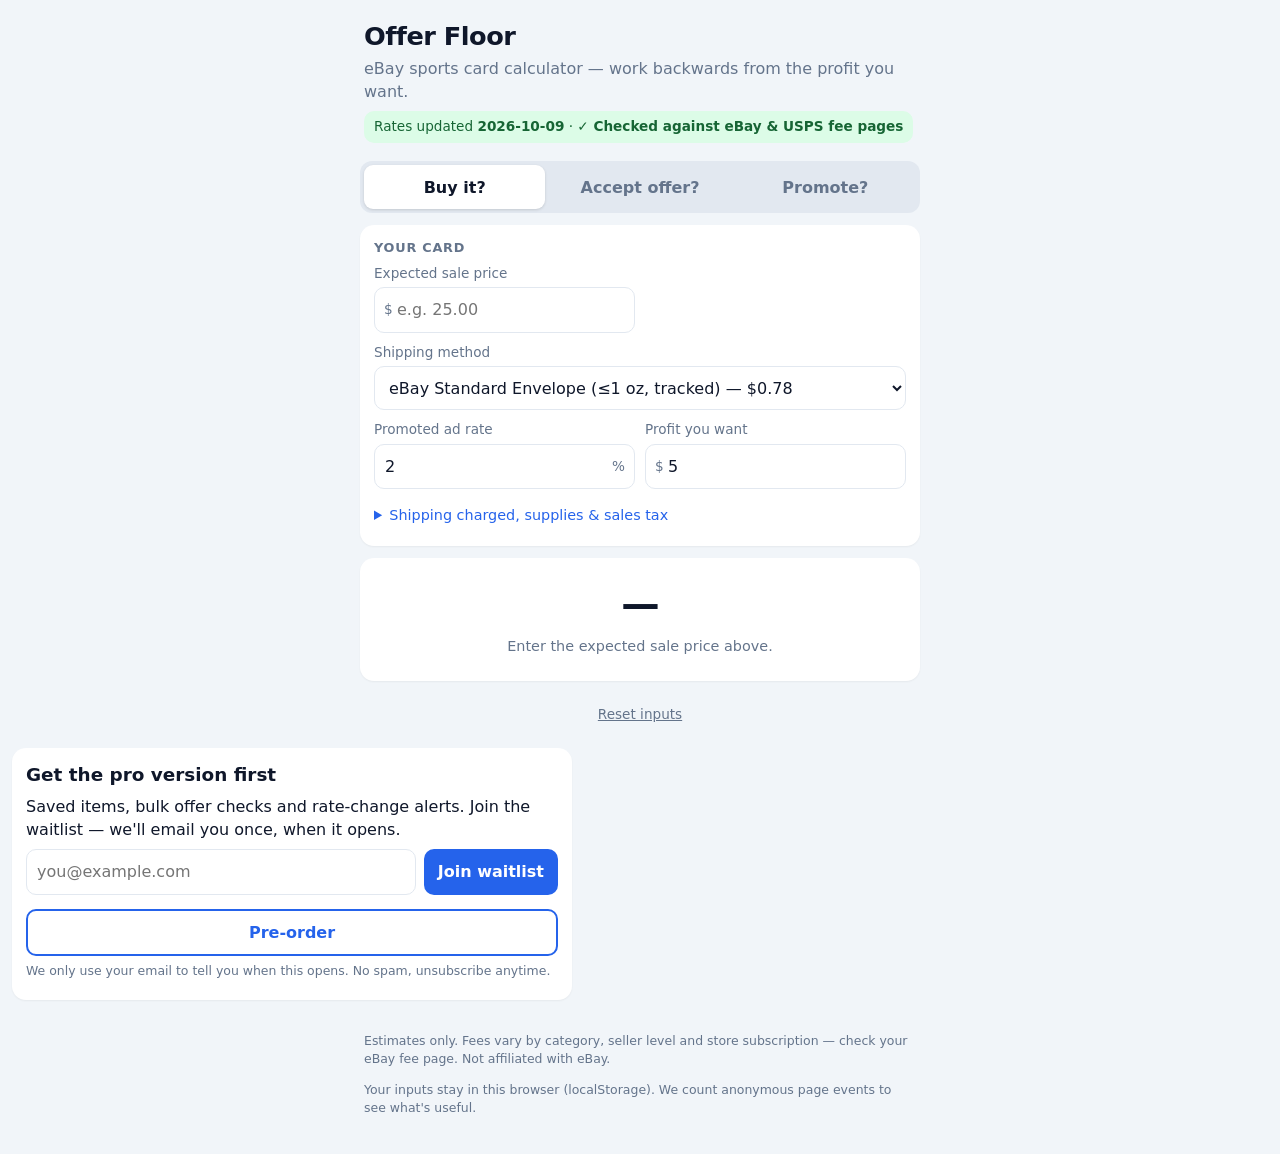
==== index.html @ 68fea6ca "Offer Floor calculator v1" ====
<!doctype html>
<html lang="en">
<head>
  <meta charset="utf-8">
  <meta name="viewport" content="width=device-width, initial-scale=1, viewport-fit=cover">
  <title>Offer Floor — eBay sports card flip &amp; offer calculator</title>
  <meta name="description" content="Work backwards from the profit you want: max buy price, lowest offer to accept, and whether to promote — after eBay fees, shipping and promoted listing fees.">
  <meta name="theme-color" content="#0f172a">
  <link rel="icon" href="data:image/svg+xml,%3Csvg xmlns=%22http://www.w3.org/2000/svg%22 viewBox=%220 0 100 100%22%3E%3Ctext y=%22.9em%22 font-size=%2290%22%3E%F0%9F%83%8F%3C/text%3E%3C/svg%3E">
  <link rel="stylesheet" href="assets/styles.css">
</head>
<body>
  <header class="top">
    <h1>Offer Floor</h1>
    <p class="sub">eBay sports card calculator — work backwards from the profit you want.</p>
    <p id="rates-banner" class="rates-banner"></p>
  </header>

  <main id="calc">
    <nav class="tabs" role="tablist" aria-label="What do you want to know?">
      <button role="tab" data-tab="buy">Buy it?</button>
      <button role="tab" data-tab="offer">Accept offer?</button>
      <button role="tab" data-tab="promo">Promote?</button>
    </nav>

    <section class="card">
      <h2 class="h-small">Your card</h2>
      <div class="grid">
        <label data-show="buy promo">Expected sale price
          <span class="money"><input id="salePrice" inputmode="decimal" placeholder="e.g. 25.00"></span>
        </label>
        <label data-show="offer promo">What you paid
          <span class="money"><input id="buyCost" inputmode="decimal" placeholder="e.g. 8.00"></span>
        </label>
        <label class="full">Shipping method
          <select id="shipTier"></select>
        </label>
        <label id="shipCustomWrap" hidden>Your shipping cost
          <span class="money"><input id="shipCustom" inputmode="decimal" placeholder="0.00"></span>
        </label>
        <label>Promoted ad rate
          <span class="pct"><input id="adRate" inputmode="decimal"></span>
        </label>
        <label data-show="promo">Compare with ad rate
          <span class="pct"><input id="adRateB" inputmode="decimal"></span>
        </label>
        <label data-show="buy promo">Profit you want
          <span class="money"><input id="targetProfit" inputmode="decimal"></span>
        </label>
        <label data-show="offer promo">Lowest profit you'll take
          <span class="money"><input id="floorProfit" inputmode="decimal"></span>
        </label>
        <label data-show="offer">Offer received <small>(optional)</small>
          <span class="money"><input id="offer" inputmode="decimal" placeholder="e.g. 18.00"></span>
        </label>
      </div>
      <details class="more">
        <summary>Shipping charged, supplies &amp; sales tax</summary>
        <div class="grid">
          <label>Shipping you charge buyer
            <span class="money"><input id="shipCharged" inputmode="decimal"></span>
          </label>
          <label>Supplies per order
            <span class="money"><input id="supplies" inputmode="decimal"></span>
          </label>
          <label>Buyer sales tax (avg)
            <span class="pct"><input id="taxRate" inputmode="decimal"></span>
          </label>
        </div>
        <p class="fine">eBay charges its fees on the total the buyer pays, including shipping and sales tax — even though you never keep the tax.</p>
      </details>
    </section>

    <section class="card" data-panel="buy">
      <div id="buy-result"></div>
      <div id="buy-result-bd"></div>
    </section>
    <section class="card" data-panel="offer" hidden>
      <div id="offer-result"></div>
      <div id="offer-result-bd"></div>
    </section>
    <section class="card" data-panel="promo" hidden>
      <div id="promo-result"></div>
      <div id="promo-result-bd"></div>
    </section>
    <p class="center"><button id="reset" class="link" type="button">Reset inputs</button></p>
  </main>

  <section data-waitlist="offer-floor-pro"></section>

  <footer class="foot">
    <p id="more-tools" hidden><a href="cleaner.html">New: card sold-price cleaner →</a></p>
    <p>Estimates only. Fees vary by category, seller level and store subscription — check your eBay fee page. Not affiliated with eBay.</p>
    <p>Your inputs stay in this browser (localStorage). We count anonymous page events to see what's useful.</p>
  </footer>

  <script src="js/rates.js"></script>
  <script src="js/fees.js"></script>
  <script src="js/site-config.js"></script>
  <script src="js/analytics.js"></script>
  <script src="js/waitlist.js"></script>
  <script src="js/app.js"></script>
</body>
</html>
---- assets/styles.css ----
:root{--bg:#f1f5f9;--card:#fff;--ink:#0f172a;--mute:#64748b;--line:#e2e8f0;--brand:#2563eb;--good:#15803d;--bad:#b91c1c;--warn:#92400e;--warnbg:#fef3c7;--r:14px}
*{box-sizing:border-box}
html{-webkit-text-size-adjust:100%}
body{margin:0;font:16px/1.45 system-ui,-apple-system,"Segoe UI",Roboto,sans-serif;background:var(--bg);color:var(--ink);padding:0 12px env(safe-area-inset-bottom)}
main,header,footer,[data-waitlist]{max-width:560px;margin-left:auto;margin-right:auto}
.top{padding:18px 4px 6px}
h1{margin:0;font-size:1.6rem;letter-spacing:-.02em}
h2{margin:0 0 6px;font-size:1.15rem}
.h-small{font-size:.8rem;text-transform:uppercase;letter-spacing:.06em;color:var(--mute)}
.sub{margin:2px 0 8px;color:var(--mute)}
.rates-banner{margin:0;font-size:.85rem;padding:6px 10px;border-radius:10px;background:#e0e7ff;display:inline-block}
.rates-banner.ok{background:#dcfce7;color:#166534}
.rates-banner.warn{background:var(--warnbg);color:var(--warn)}
.tag{font-weight:600}
.tabs{display:grid;grid-template-columns:repeat(3,1fr);gap:4px;background:#e2e8f0;padding:4px;border-radius:12px;margin:12px 0;position:sticky;top:0;z-index:2}
.tabs button{border:0;background:transparent;padding:10px 4px;border-radius:9px;font:inherit;font-weight:600;color:var(--mute);min-height:44px}
.tabs button[aria-selected=true]{background:#fff;color:var(--ink);box-shadow:0 1px 3px #0002}
.card{background:var(--card);border-radius:var(--r);padding:14px;margin:0 0 12px;box-shadow:0 1px 2px #0000000d}
.grid{display:grid;grid-template-columns:1fr 1fr;gap:10px}
.grid .full{grid-column:1/-1}
label{display:flex;flex-direction:column;gap:4px;font-size:.85rem;color:var(--mute);font-weight:500}
label[hidden]{display:none}
input,select{font:inherit;font-size:16px;color:var(--ink);width:100%;padding:10px;border:1px solid var(--line);border-radius:10px;background:#fff;min-height:44px}
input:focus,select:focus{outline:2px solid var(--brand);outline-offset:-1px}
.money,.pct{position:relative;display:block}
.money input{padding-left:22px}.money::before{content:"$";position:absolute;left:10px;top:50%;transform:translateY(-50%);color:var(--mute)}
.pct input{padding-right:24px}.pct::after{content:"%";position:absolute;right:10px;top:50%;transform:translateY(-50%);color:var(--mute)}
.more{margin-top:10px}.more summary{cursor:pointer;color:var(--brand);font-size:.9rem;padding:6px 0}
.result{text-align:center;padding:4px 0 10px}
.r-label{color:var(--mute);font-size:.85rem;text-transform:uppercase;letter-spacing:.05em}
.r-value{font-size:2.4rem;font-weight:800;letter-spacing:-.02em}
.result.good .r-value{color:var(--good)}.result.bad .r-value{color:var(--bad)}
.r-note{color:var(--mute);font-size:.9rem;margin-top:4px}
table{width:100%;border-collapse:collapse;font-size:.92rem}
td,th{padding:7px 4px;border-top:1px solid var(--line);text-align:right;vertical-align:top}
td:first-child,th:first-child{text-align:left}
td small{display:block;color:var(--mute);font-size:.78rem}
tr.neg td:last-child,td.neg{color:var(--bad)}
tr.sub td{font-weight:600}
tr.total td{font-weight:800;border-top:2px solid var(--ink)}
.compare th{font-size:.8rem;color:var(--mute)}
.waitlist p{margin:6px 0}
.wl-form{display:flex;gap:8px;margin-top:8px}
.btn{font:inherit;font-weight:700;border:0;border-radius:10px;padding:10px 14px;background:var(--brand);color:#fff;min-height:44px;white-space:nowrap;cursor:pointer}
.btn:disabled{opacity:.6}
.btn-outline{background:#fff;color:var(--brand);border:2px solid var(--brand);width:100%;margin-top:8px}
.price-row{display:grid;gap:0}
.wl-msg.ok,.wl-pre-msg.ok{color:var(--good)}.wl-msg.err{color:var(--bad)}
.fine{font-size:.78rem;color:var(--mute)}
.link{background:none;border:0;color:var(--mute);text-decoration:underline;font:inherit;font-size:.85rem;padding:8px}
.center{text-align:center}
.foot{font-size:.78rem;color:var(--mute);padding:8px 4px 24px}
.foot a{color:var(--mute)}
.sr-only{position:absolute;width:1px;height:1px;overflow:hidden;clip:rect(0 0 0 0)}
.hero{padding:22px 4px 8px}
.hero ul{padding-left:18px;color:var(--ink)}
@media (max-width:360px){.grid{grid-template-columns:1fr}.wl-form{flex-direction:column}}
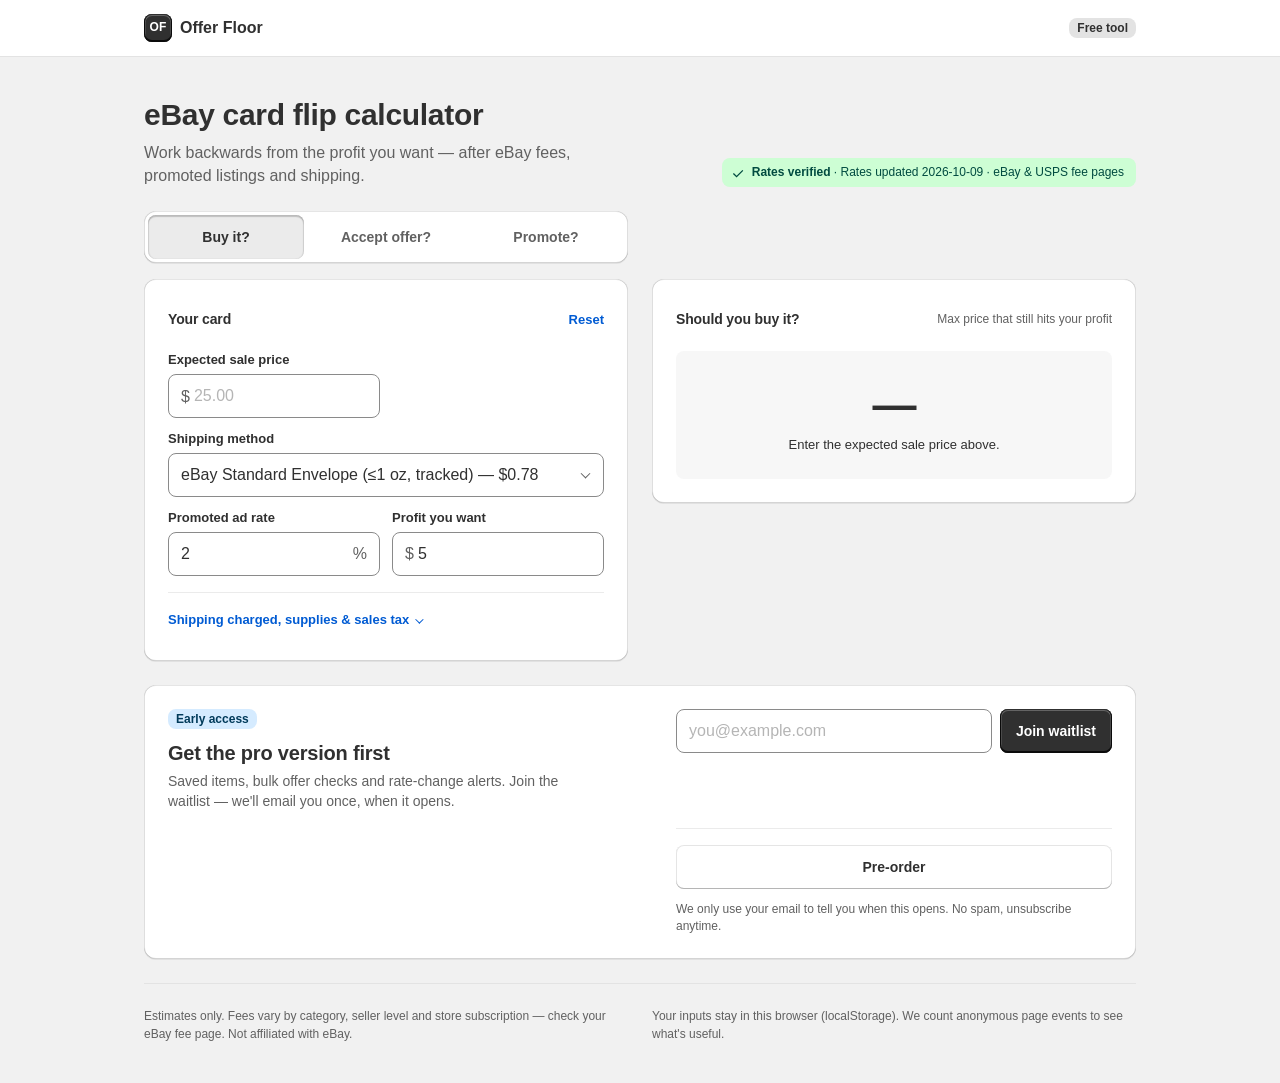
==== commit 910ee583: "Polaris-style redesign, aligned desktop grid, Add to Home Screen - design.md + assets/tokens.css (si" ====
--- a/index.html
+++ b/index.html
@@ -5,94 +5,120 @@
   <meta name="viewport" content="width=device-width, initial-scale=1, viewport-fit=cover">
   <title>Offer Floor — eBay sports card flip &amp; offer calculator</title>
   <meta name="description" content="Work backwards from the profit you want: max buy price, lowest offer to accept, and whether to promote — after eBay fees, shipping and promoted listing fees.">
-  <meta name="theme-color" content="#0f172a">
-  <link rel="icon" href="data:image/svg+xml,%3Csvg xmlns=%22http://www.w3.org/2000/svg%22 viewBox=%220 0 100 100%22%3E%3Ctext y=%22.9em%22 font-size=%2290%22%3E%F0%9F%83%8F%3C/text%3E%3C/svg%3E">
+  <meta name="theme-color" content="#f1f1f1">
+  <link rel="icon" type="image/png" sizes="32x32" href="assets/icons/favicon-32.png">
+  <link rel="manifest" href="manifest.webmanifest">
+  <link rel="apple-touch-icon" href="assets/icons/apple-touch-icon.png">
+  <meta name="apple-mobile-web-app-capable" content="yes">
+  <meta name="mobile-web-app-capable" content="yes">
+  <meta name="apple-mobile-web-app-title" content="Offer Floor">
+  <meta name="apple-mobile-web-app-status-bar-style" content="default">
+  <link rel="stylesheet" href="assets/tokens.css">
   <link rel="stylesheet" href="assets/styles.css">
 </head>
 <body>
-  <header class="top">
-    <h1>Offer Floor</h1>
-    <p class="sub">eBay sports card calculator — work backwards from the profit you want.</p>
-    <p id="rates-banner" class="rates-banner"></p>
+  <header class="appbar">
+    <div class="appbar-inner">
+      <span class="mark" aria-hidden="true">OF</span>
+      <span class="app-name">Offer Floor</span>
+      <span class="badge">Free tool</span>
+    </div>
   </header>
 
-  <main id="calc">
-    <nav class="tabs" role="tablist" aria-label="What do you want to know?">
-      <button role="tab" data-tab="buy">Buy it?</button>
-      <button role="tab" data-tab="offer">Accept offer?</button>
-      <button role="tab" data-tab="promo">Promote?</button>
-    </nav>
+  <div class="page">
+    <div class="page-header">
+      <h1>eBay card flip calculator</h1>
+      <p class="sub">Work backwards from the profit you want — after eBay fees, promoted listings and shipping.</p>
+      <p id="rates-banner" class="rates-banner"></p>
+    </div>
 
-    <section class="card">
-      <h2 class="h-small">Your card</h2>
-      <div class="grid">
-        <label data-show="buy promo">Expected sale price
-          <span class="money"><input id="salePrice" inputmode="decimal" placeholder="e.g. 25.00"></span>
-        </label>
-        <label data-show="offer promo">What you paid
-          <span class="money"><input id="buyCost" inputmode="decimal" placeholder="e.g. 8.00"></span>
-        </label>
-        <label class="full">Shipping method
-          <select id="shipTier"></select>
-        </label>
-        <label id="shipCustomWrap" hidden>Your shipping cost
-          <span class="money"><input id="shipCustom" inputmode="decimal" placeholder="0.00"></span>
-        </label>
-        <label>Promoted ad rate
-          <span class="pct"><input id="adRate" inputmode="decimal"></span>
-        </label>
-        <label data-show="promo">Compare with ad rate
-          <span class="pct"><input id="adRateB" inputmode="decimal"></span>
-        </label>
-        <label data-show="buy promo">Profit you want
-          <span class="money"><input id="targetProfit" inputmode="decimal"></span>
-        </label>
-        <label data-show="offer promo">Lowest profit you'll take
-          <span class="money"><input id="floorProfit" inputmode="decimal"></span>
-        </label>
-        <label data-show="offer">Offer received <small>(optional)</small>
-          <span class="money"><input id="offer" inputmode="decimal" placeholder="e.g. 18.00"></span>
-        </label>
+    <main id="calc">
+      <nav class="tabs" role="tablist" aria-label="What do you want to know?">
+        <button role="tab" data-tab="buy">Buy it?</button>
+        <button role="tab" data-tab="offer">Accept offer?</button>
+        <button role="tab" data-tab="promo">Promote?</button>
+      </nav>
+
+      <div class="layout">
+        <section class="card inputs" aria-labelledby="inputs-title">
+          <div class="card-header">
+            <h2 id="inputs-title" class="card-title">Your card</h2>
+            <button id="reset" class="btn-plain" type="button">Reset</button>
+          </div>
+          <div class="grid">
+            <label class="field" data-show="buy promo"><span class="field-label">Expected sale price</span>
+              <span class="input money"><input id="salePrice" inputmode="decimal" placeholder="25.00"></span>
+            </label>
+            <label class="field" data-show="offer promo"><span class="field-label">What you paid</span>
+              <span class="input money"><input id="buyCost" inputmode="decimal" placeholder="8.00"></span>
+            </label>
+            <label class="field full"><span class="field-label">Shipping method</span>
+              <span class="select"><select id="shipTier"></select></span>
+            </label>
+            <label class="field" id="shipCustomWrap" hidden><span class="field-label">Your shipping cost</span>
+              <span class="input money"><input id="shipCustom" inputmode="decimal" placeholder="0.00"></span>
+            </label>
+            <label class="field"><span class="field-label">Promoted ad rate</span>
+              <span class="input pct"><input id="adRate" inputmode="decimal"></span>
+            </label>
+            <label class="field" data-show="promo"><span class="field-label">Compare with ad rate</span>
+              <span class="input pct"><input id="adRateB" inputmode="decimal"></span>
+            </label>
+            <label class="field" data-show="buy promo"><span class="field-label">Profit you want</span>
+              <span class="input money"><input id="targetProfit" inputmode="decimal"></span>
+            </label>
+            <label class="field" data-show="offer promo"><span class="field-label">Lowest profit you'll take</span>
+              <span class="input money"><input id="floorProfit" inputmode="decimal"></span>
+            </label>
+            <label class="field" data-show="offer"><span class="field-label">Offer received <span class="optional">Optional</span></span>
+              <span class="input money"><input id="offer" inputmode="decimal" placeholder="18.00"></span>
+            </label>
+          </div>
+          <details class="disclosure">
+            <summary>Shipping charged, supplies &amp; sales tax</summary>
+            <div class="grid">
+              <label class="field"><span class="field-label">Shipping you charge buyer</span>
+                <span class="input money"><input id="shipCharged" inputmode="decimal"></span>
+              </label>
+              <label class="field"><span class="field-label">Supplies per order</span>
+                <span class="input money"><input id="supplies" inputmode="decimal"></span>
+              </label>
+              <label class="field"><span class="field-label">Buyer sales tax (avg)</span>
+                <span class="input pct"><input id="taxRate" inputmode="decimal"></span>
+              </label>
+            </div>
+            <p class="help">eBay charges its fees on the total the buyer pays, including shipping and sales tax — even though you never keep the tax.</p>
+          </details>
+        </section>
+
+        <div class="results">
+          <section class="card result-card" data-panel="buy" aria-live="polite">
+            <div class="card-header"><h2 class="card-title">Should you buy it?</h2><span class="card-caption">Max price that still hits your profit</span></div>
+            <div id="buy-result"></div>
+            <div id="buy-result-bd"></div>
+          </section>
+          <section class="card result-card" data-panel="offer" aria-live="polite" hidden>
+            <div class="card-header"><h2 class="card-title">Accept this offer?</h2><span class="card-caption">Lowest offer that still hits your floor</span></div>
+            <div id="offer-result"></div>
+            <div id="offer-result-bd"></div>
+          </section>
+          <section class="card result-card" data-panel="promo" aria-live="polite" hidden>
+            <div class="card-header"><h2 class="card-title">Promote or not?</h2><span class="card-caption">Same card, two ad rates</span></div>
+            <div id="promo-result"></div>
+            <div id="promo-result-bd"></div>
+          </section>
+        </div>
       </div>
-      <details class="more">
-        <summary>Shipping charged, supplies &amp; sales tax</summary>
-        <div class="grid">
-          <label>Shipping you charge buyer
-            <span class="money"><input id="shipCharged" inputmode="decimal"></span>
-          </label>
-          <label>Supplies per order
-            <span class="money"><input id="supplies" inputmode="decimal"></span>
-          </label>
-          <label>Buyer sales tax (avg)
-            <span class="pct"><input id="taxRate" inputmode="decimal"></span>
-          </label>
-        </div>
-        <p class="fine">eBay charges its fees on the total the buyer pays, including shipping and sales tax — even though you never keep the tax.</p>
-      </details>
-    </section>
+    </main>
 
-    <section class="card" data-panel="buy">
-      <div id="buy-result"></div>
-      <div id="buy-result-bd"></div>
-    </section>
-    <section class="card" data-panel="offer" hidden>
-      <div id="offer-result"></div>
-      <div id="offer-result-bd"></div>
-    </section>
-    <section class="card" data-panel="promo" hidden>
-      <div id="promo-result"></div>
-      <div id="promo-result-bd"></div>
-    </section>
-    <p class="center"><button id="reset" class="link" type="button">Reset inputs</button></p>
-  </main>
+    <section data-waitlist="offer-floor-pro"></section>
 
-  <section data-waitlist="offer-floor-pro"></section>
-
-  <footer class="foot">
-    <p id="more-tools" hidden><a href="cleaner.html">New: card sold-price cleaner →</a></p>
-    <p>Estimates only. Fees vary by category, seller level and store subscription — check your eBay fee page. Not affiliated with eBay.</p>
-    <p>Your inputs stay in this browser (localStorage). We count anonymous page events to see what's useful.</p>
-  </footer>
+    <footer class="foot">
+      <p id="more-tools" hidden><a href="cleaner.html">New: card sold-price cleaner →</a></p>
+      <p>Estimates only. Fees vary by category, seller level and store subscription — check your eBay fee page. Not affiliated with eBay.</p>
+      <p>Your inputs stay in this browser (localStorage). We count anonymous page events to see what's useful.</p>
+    </footer>
+  </div>
 
   <script src="js/rates.js"></script>
   <script src="js/fees.js"></script>
@@ -100,5 +126,6 @@
   <script src="js/analytics.js"></script>
   <script src="js/waitlist.js"></script>
   <script src="js/app.js"></script>
+  <script src="js/install-banner.js"></script>
 </body>
 </html>
--- a/assets/tokens.css
+++ b/assets/tokens.css
@@ -0,0 +1,98 @@
+/*
+ * Design tokens — values matched to the public @shopify/polaris-tokens package
+ * (current unpkg build, checked 2026-10-09). Names are our own (--t-*); no Shopify assets used.
+ * Every page imports this file first, then assets/styles.css (components).
+ */
+:root {
+  /* Typography */
+  --t-font: "Inter", -apple-system, BlinkMacSystemFont, "San Francisco", "Segoe UI", Roboto, "Helvetica Neue", sans-serif;
+  --t-font-mono: ui-monospace, SFMono-Regular, "SF Mono", Menlo, Consolas, monospace;
+  --t-fs-275: 0.6875rem; /* 11 */
+  --t-fs-300: 0.75rem;   /* 12 caption, badge */
+  --t-fs-325: 0.8125rem; /* 13 body-sm (Polaris admin body) */
+  --t-fs-350: 0.875rem;  /* 14 body */
+  --t-fs-400: 1rem;      /* 16 inputs (no iOS zoom), body-lg */
+  --t-fs-500: 1.25rem;   /* 20 heading-lg */
+  --t-fs-600: 1.5rem;    /* 24 heading-xl */
+  --t-fs-750: 1.875rem;  /* 30 */
+  --t-fs-900: 2.25rem;   /* 36 hero number */
+  --t-fs-1000: 2.75rem;  /* 44 hero number desktop */
+  --t-fw-regular: 450;
+  --t-fw-medium: 550;
+  --t-fw-semibold: 650;
+  --t-fw-bold: 700;
+  --t-lh-tight: 1.2;
+  --t-lh: 1.45;
+
+  /* Spacing (4px base) */
+  --t-space-050: 2px;
+  --t-space-100: 4px;
+  --t-space-150: 6px;
+  --t-space-200: 8px;
+  --t-space-300: 12px;
+  --t-space-400: 16px;
+  --t-space-500: 20px;
+  --t-space-600: 24px;
+  --t-space-800: 32px;
+  --t-space-1000: 40px;
+  --t-space-1200: 48px;
+
+  /* Radius */
+  --t-radius-100: 4px;
+  --t-radius-150: 6px;
+  --t-radius-200: 8px;   /* inputs, buttons, badges */
+  --t-radius-300: 12px;  /* cards, banners */
+  --t-radius-400: 16px;
+  --t-radius-full: 9999px;
+
+  /* Color roles */
+  --t-bg: #f1f1f1;                    /* page */
+  --t-surface: #ffffff;               /* cards */
+  --t-surface-secondary: #f7f7f7;     /* subdued rows, footers */
+  --t-surface-hover: #f7f7f7;
+  --t-surface-selected: #ebebeb;
+  --t-text: #303030;
+  --t-text-secondary: #616161;
+  --t-text-disabled: #b5b5b5;
+  --t-text-link: #005bd3;
+  --t-border: #e3e3e3;
+  --t-border-secondary: #ebebeb;
+  --t-border-input: #8a8a8a;
+  --t-border-focus: #005bd3;
+  --t-brand: #303030;                 /* primary button fill */
+  --t-brand-hover: #1a1a1a;
+  --t-on-brand: #ffffff;
+
+  --t-success: #047b5d;               /* fill / large green numbers */
+  --t-success-surface: #cdfed4;
+  --t-success-surface-2: #affebf;     /* badge */
+  --t-success-text: #014b40;
+  --t-critical: #c70a24;
+  --t-critical-surface: #fee8eb;
+  --t-critical-text: #8e0b21;
+  --t-warning-surface: #fff1e3;
+  --t-warning-surface-2: #ffd6a4;
+  --t-warning-text: #5e4200;
+  --t-info-surface: #eaf4ff;
+  --t-info-surface-2: #d5ebff;
+  --t-info-text: #003a5a;
+
+  /* Elevation */
+  --t-shadow-100: 0 1px 0 0 rgba(26, 26, 26, 0.07);
+  --t-shadow-200: 0 3px 1px -1px rgba(26, 26, 26, 0.07);
+  --t-shadow-bevel: 1px 0 0 0 rgba(0, 0, 0, 0.13) inset, -1px 0 0 0 rgba(0, 0, 0, 0.13) inset,
+    0 -1px 0 0 rgba(0, 0, 0, 0.17) inset, 0 1px 0 0 rgba(204, 204, 204, 0.5) inset;
+  --t-shadow-card: var(--t-shadow-bevel), var(--t-shadow-100);
+  --t-shadow-button: 0 -1px 0 0 #b5b5b5 inset, 0 0 0 1px rgba(0, 0, 0, 0.1) inset, 0 0.5px 0 1.5px #fff inset;
+  --t-shadow-button-primary: 0 -1px 0 1px rgba(0, 0, 0, 0.8) inset, 0 0 0 1px #303030 inset,
+    0 0.5px 0 1.5px rgba(255, 255, 255, 0.25) inset;
+  --t-shadow-button-inset: -1px 0 1px 0 rgba(26, 26, 26, 0.122) inset, 1px 0 1px 0 rgba(26, 26, 26, 0.122) inset,
+    0 2px 1px 0 rgba(26, 26, 26, 0.2) inset;
+  --t-focus-ring: 0 0 0 2px #fff, 0 0 0 4px var(--t-border-focus);
+
+  /* Layout */
+  --t-page-max: 1040px;
+  --t-col-max: 560px;
+  --t-touch: 44px;
+  --t-motion: 150ms cubic-bezier(0.25, 0.1, 0.25, 1);
+}
--- a/assets/styles.css
+++ b/assets/styles.css
@@ -1,57 +1,222 @@
-:root{--bg:#f1f5f9;--card:#fff;--ink:#0f172a;--mute:#64748b;--line:#e2e8f0;--brand:#2563eb;--good:#15803d;--bad:#b91c1c;--warn:#92400e;--warnbg:#fef3c7;--r:14px}
-*{box-sizing:border-box}
+/* Components. Uses tokens from assets/tokens.css only. Spec: design.md */
+*,*::before,*::after{box-sizing:border-box}
 html{-webkit-text-size-adjust:100%}
-body{margin:0;font:16px/1.45 system-ui,-apple-system,"Segoe UI",Roboto,sans-serif;background:var(--bg);color:var(--ink);padding:0 12px env(safe-area-inset-bottom)}
-main,header,footer,[data-waitlist]{max-width:560px;margin-left:auto;margin-right:auto}
-.top{padding:18px 4px 6px}
-h1{margin:0;font-size:1.6rem;letter-spacing:-.02em}
-h2{margin:0 0 6px;font-size:1.15rem}
-.h-small{font-size:.8rem;text-transform:uppercase;letter-spacing:.06em;color:var(--mute)}
-.sub{margin:2px 0 8px;color:var(--mute)}
-.rates-banner{margin:0;font-size:.85rem;padding:6px 10px;border-radius:10px;background:#e0e7ff;display:inline-block}
-.rates-banner.ok{background:#dcfce7;color:#166534}
-.rates-banner.warn{background:var(--warnbg);color:var(--warn)}
-.tag{font-weight:600}
-.tabs{display:grid;grid-template-columns:repeat(3,1fr);gap:4px;background:#e2e8f0;padding:4px;border-radius:12px;margin:12px 0;position:sticky;top:0;z-index:2}
-.tabs button{border:0;background:transparent;padding:10px 4px;border-radius:9px;font:inherit;font-weight:600;color:var(--mute);min-height:44px}
-.tabs button[aria-selected=true]{background:#fff;color:var(--ink);box-shadow:0 1px 3px #0002}
-.card{background:var(--card);border-radius:var(--r);padding:14px;margin:0 0 12px;box-shadow:0 1px 2px #0000000d}
-.grid{display:grid;grid-template-columns:1fr 1fr;gap:10px}
+body{margin:0;font-family:var(--t-font);font-size:var(--t-fs-350);line-height:var(--t-lh);font-weight:var(--t-fw-regular);color:var(--t-text);background:var(--t-bg);-webkit-font-smoothing:antialiased;padding-bottom:env(safe-area-inset-bottom)}
+h1,h2,h3{margin:0;line-height:var(--t-lh-tight);letter-spacing:-0.01em}
+p{margin:0}
+a{color:var(--t-text-link)}
+button{font-family:inherit}
+:focus-visible{outline:none;box-shadow:var(--t-focus-ring);border-radius:var(--t-radius-200)}
+.sr-only{position:absolute;width:1px;height:1px;overflow:hidden;clip:rect(0 0 0 0);white-space:nowrap}
+[hidden]{display:none!important}
+
+/* App bar */
+.appbar{background:var(--t-surface);border-bottom:1px solid var(--t-border);position:relative;z-index:3}
+.appbar-inner{max-width:var(--t-page-max);margin:0 auto;height:56px;display:flex;align-items:center;gap:var(--t-space-200);padding:0 var(--t-space-400)}
+.mark{width:28px;height:28px;border-radius:var(--t-radius-200);background:var(--t-brand);color:var(--t-on-brand);display:inline-grid;place-items:center;font-size:var(--t-fs-300);font-weight:var(--t-fw-bold);letter-spacing:.02em;text-decoration:none;box-shadow:var(--t-shadow-button-primary)}
+.app-name{font-weight:var(--t-fw-semibold);font-size:var(--t-fs-400)}
+.appbar .badge{margin-left:auto}
+
+/* Page */
+.page{max-width:var(--t-col-max);margin:0 auto;padding:0 var(--t-space-300) var(--t-space-600)}
+.page-header{padding:var(--t-space-500) var(--t-space-100) var(--t-space-400)}
+.page-header h1{font-size:var(--t-fs-600);font-weight:var(--t-fw-bold)}
+.sub{margin-top:var(--t-space-100);color:var(--t-text-secondary);font-size:var(--t-fs-350)}
+.hero ul{margin:var(--t-space-300) 0 0;padding:0;list-style:none;display:grid;gap:var(--t-space-150)}
+.hero li{position:relative;padding-left:var(--t-space-600)}
+.hero li::before{content:"";position:absolute;left:4px;top:.45em;width:10px;height:6px;border-left:2px solid var(--t-success);border-bottom:2px solid var(--t-success);transform:rotate(-45deg)}
+
+/* Rates trust line / banner */
+.rates-banner{margin-top:var(--t-space-300);display:inline-flex;align-items:flex-start;gap:var(--t-space-150);font-size:var(--t-fs-300);line-height:1.35;padding:var(--t-space-150) var(--t-space-300) var(--t-space-150) var(--t-space-200);border-radius:var(--t-radius-200);background:var(--t-info-surface);color:var(--t-info-text)}
+.rates-banner.ok{background:var(--t-success-surface);color:var(--t-success-text)}
+.rates-banner.warn{display:flex;border-radius:var(--t-radius-300);padding:var(--t-space-300);background:var(--t-warning-surface);color:var(--t-warning-text);box-shadow:inset 0 0 0 1px var(--t-warning-surface-2)}
+.rates-banner strong{font-weight:var(--t-fw-semibold)}
+.ico{width:16px;height:16px;flex:none;margin-top:1px}
+
+/* Segmented control */
+.tabs{display:grid;grid-template-columns:repeat(3,1fr);gap:var(--t-space-100);padding:var(--t-space-100);background:var(--t-surface);border-radius:var(--t-radius-300);box-shadow:var(--t-shadow-card);position:sticky;top:var(--t-space-200);z-index:2;margin-bottom:var(--t-space-300)}
+.tabs button{border:0;background:transparent;min-height:var(--t-touch);padding:var(--t-space-200) var(--t-space-100);border-radius:var(--t-radius-200);font-size:var(--t-fs-350);font-weight:var(--t-fw-medium);color:var(--t-text-secondary);cursor:pointer;transition:background var(--t-motion)}
+.tabs button:hover{background:var(--t-surface-hover);color:var(--t-text)}
+.tabs button[aria-selected=true]{background:var(--t-surface-selected);color:var(--t-text);font-weight:var(--t-fw-semibold);box-shadow:var(--t-shadow-button-inset)}
+
+/* Layout */
+.layout{display:grid;gap:var(--t-space-300)}
+.results{display:grid;gap:var(--t-space-300);align-content:start}
+
+/* Card */
+.card{background:var(--t-surface);border-radius:var(--t-radius-300);box-shadow:var(--t-shadow-card);padding:var(--t-space-400)}
+.card-header{display:flex;align-items:center;justify-content:space-between;margin-bottom:var(--t-space-300)}
+.card-title{font-size:var(--t-fs-350);font-weight:var(--t-fw-semibold)}
+.section-title{font-size:var(--t-fs-325);font-weight:var(--t-fw-semibold);margin:var(--t-space-400) 0 var(--t-space-100)}
+
+/* Fields */
+.grid{display:grid;grid-template-columns:1fr 1fr;gap:var(--t-space-300)}
 .grid .full{grid-column:1/-1}
-label{display:flex;flex-direction:column;gap:4px;font-size:.85rem;color:var(--mute);font-weight:500}
-label[hidden]{display:none}
-input,select{font:inherit;font-size:16px;color:var(--ink);width:100%;padding:10px;border:1px solid var(--line);border-radius:10px;background:#fff;min-height:44px}
-input:focus,select:focus{outline:2px solid var(--brand);outline-offset:-1px}
-.money,.pct{position:relative;display:block}
-.money input{padding-left:22px}.money::before{content:"$";position:absolute;left:10px;top:50%;transform:translateY(-50%);color:var(--mute)}
-.pct input{padding-right:24px}.pct::after{content:"%";position:absolute;right:10px;top:50%;transform:translateY(-50%);color:var(--mute)}
-.more{margin-top:10px}.more summary{cursor:pointer;color:var(--brand);font-size:.9rem;padding:6px 0}
-.result{text-align:center;padding:4px 0 10px}
-.r-label{color:var(--mute);font-size:.85rem;text-transform:uppercase;letter-spacing:.05em}
-.r-value{font-size:2.4rem;font-weight:800;letter-spacing:-.02em}
-.result.good .r-value{color:var(--good)}.result.bad .r-value{color:var(--bad)}
-.r-note{color:var(--mute);font-size:.9rem;margin-top:4px}
-table{width:100%;border-collapse:collapse;font-size:.92rem}
-td,th{padding:7px 4px;border-top:1px solid var(--line);text-align:right;vertical-align:top}
-td:first-child,th:first-child{text-align:left}
-td small{display:block;color:var(--mute);font-size:.78rem}
-tr.neg td:last-child,td.neg{color:var(--bad)}
-tr.sub td{font-weight:600}
-tr.total td{font-weight:800;border-top:2px solid var(--ink)}
-.compare th{font-size:.8rem;color:var(--mute)}
-.waitlist p{margin:6px 0}
-.wl-form{display:flex;gap:8px;margin-top:8px}
-.btn{font:inherit;font-weight:700;border:0;border-radius:10px;padding:10px 14px;background:var(--brand);color:#fff;min-height:44px;white-space:nowrap;cursor:pointer}
-.btn:disabled{opacity:.6}
-.btn-outline{background:#fff;color:var(--brand);border:2px solid var(--brand);width:100%;margin-top:8px}
-.price-row{display:grid;gap:0}
-.wl-msg.ok,.wl-pre-msg.ok{color:var(--good)}.wl-msg.err{color:var(--bad)}
-.fine{font-size:.78rem;color:var(--mute)}
-.link{background:none;border:0;color:var(--mute);text-decoration:underline;font:inherit;font-size:.85rem;padding:8px}
-.center{text-align:center}
-.foot{font-size:.78rem;color:var(--mute);padding:8px 4px 24px}
-.foot a{color:var(--mute)}
-.sr-only{position:absolute;width:1px;height:1px;overflow:hidden;clip:rect(0 0 0 0)}
-.hero{padding:22px 4px 8px}
-.hero ul{padding-left:18px;color:var(--ink)}
+.field{display:flex;flex-direction:column;gap:var(--t-space-100);min-width:0}
+.field-label{font-size:var(--t-fs-325);font-weight:var(--t-fw-medium);color:var(--t-text);display:flex;align-items:center;gap:var(--t-space-150)}
+.optional{font-size:var(--t-fs-300);font-weight:var(--t-fw-regular);color:var(--t-text-secondary)}
+.input,.select{position:relative;display:flex;align-items:center;background:var(--t-surface);border:1px solid var(--t-border-input);border-radius:var(--t-radius-200);min-height:var(--t-touch);transition:box-shadow var(--t-motion)}
+.input:hover,.select:hover{border-color:#616161}
+.input:focus-within,.select:focus-within{border-color:var(--t-border-focus);box-shadow:0 0 0 1px var(--t-border-focus)}
+.input input,.select select{flex:1;min-width:0;width:100%;border:0;outline:0;background:transparent;font:inherit;font-size:var(--t-fs-400);color:var(--t-text);padding:var(--t-space-200) var(--t-space-300);height:42px;font-variant-numeric:tabular-nums}
+.input input::placeholder{color:var(--t-text-disabled)}
+.input input:focus-visible,.select select:focus-visible{box-shadow:none}
+.money::before,.pct::after{color:var(--t-text-secondary);font-size:var(--t-fs-400);pointer-events:none}
+.money::before{content:"$";padding-left:var(--t-space-300)}
+.money input{padding-left:var(--t-space-100)}
+.pct::after{content:"%";padding-right:var(--t-space-300)}
+.pct input{padding-right:var(--t-space-100)}
+.select select{appearance:none;-webkit-appearance:none;padding-right:var(--t-space-1000);text-overflow:ellipsis;cursor:pointer}
+.select::after{content:"";position:absolute;right:14px;top:50%;width:7px;height:7px;border-right:1.5px solid var(--t-text-secondary);border-bottom:1.5px solid var(--t-text-secondary);transform:translateY(-70%) rotate(45deg);pointer-events:none}
+.help,.fine{font-size:var(--t-fs-300);color:var(--t-text-secondary)}
+.help{margin-top:var(--t-space-300)}
+
+/* Disclosure */
+.disclosure{margin-top:var(--t-space-400);border-top:1px solid var(--t-border-secondary);padding-top:var(--t-space-300)}
+.disclosure summary{list-style:none;cursor:pointer;color:var(--t-text-link);font-weight:var(--t-fw-medium);font-size:var(--t-fs-325);display:inline-flex;align-items:center;gap:var(--t-space-150);min-height:32px}
+.disclosure summary::-webkit-details-marker{display:none}
+.disclosure summary::after{content:"";width:6px;height:6px;border-right:1.5px solid currentColor;border-bottom:1.5px solid currentColor;transform:rotate(45deg) translateY(-2px);transition:transform var(--t-motion)}
+.disclosure[open] summary::after{transform:rotate(-135deg)}
+.disclosure[open] summary{margin-bottom:var(--t-space-300)}
+
+/* Result hero */
+.result{text-align:center;padding:var(--t-space-500) var(--t-space-300);border-radius:var(--t-radius-200);background:var(--t-surface-secondary);display:flex;flex-direction:column;align-items:center;gap:var(--t-space-150)}
+.result.good{background:var(--t-success-surface)}
+.result.bad{background:var(--t-critical-surface)}
+.r-label{font-size:var(--t-fs-325);font-weight:var(--t-fw-medium);color:var(--t-text-secondary)}
+.result.good .r-label{color:var(--t-success-text)}
+.result.bad .r-label{color:var(--t-critical-text)}
+.r-value{font-size:var(--t-fs-900);font-weight:var(--t-fw-bold);line-height:1.1;letter-spacing:-0.02em;font-variant-numeric:tabular-nums}
+.result.good .r-value{color:var(--t-success)}
+.result.bad .r-value{color:var(--t-critical)}
+.r-note{font-size:var(--t-fs-325);color:var(--t-text);max-width:36ch}
+.result-head{margin-bottom:var(--t-space-200)}
+.result-head .r-label{font-size:var(--t-fs-350);font-weight:var(--t-fw-semibold);color:var(--t-text)}
+.r-sub{font-size:var(--t-fs-300);color:var(--t-text-secondary)}
+.results > .card > div > .r-note{margin-top:var(--t-space-300);color:var(--t-text-secondary);max-width:none}
+
+/* Tables */
+table{width:100%;border-collapse:collapse;font-size:var(--t-fs-325);font-variant-numeric:tabular-nums}
+td,th{padding:var(--t-space-200) 0;text-align:right;vertical-align:top}
+td:first-child,th:first-child{text-align:left;padding-right:var(--t-space-300)}
+.breakdown td{border-top:1px solid var(--t-border-secondary)}
+.breakdown tr:first-child td{border-top:0}
+td small{display:block;color:var(--t-text-secondary);font-size:var(--t-fs-300);margin-top:1px}
+tr.neg td:last-child{color:var(--t-text)}
+tr.sub td{font-weight:var(--t-fw-semibold);background:var(--t-surface-secondary)}
+tr.sub td:first-child{padding-left:var(--t-space-200);border-radius:var(--t-radius-150) 0 0 var(--t-radius-150)}
+tr.sub td:last-child{padding-right:var(--t-space-200);border-radius:0 var(--t-radius-150) var(--t-radius-150) 0}
+tr.total td{font-weight:var(--t-fw-bold);font-size:var(--t-fs-350);border-top:1px solid var(--t-border);padding-top:var(--t-space-300)}
+tr.total.pos td:last-child{color:var(--t-success)}
+tr.total.neg td:last-child{color:var(--t-critical)}
+.compare th{font-size:var(--t-fs-300);font-weight:var(--t-fw-medium);color:var(--t-text-secondary);padding-bottom:var(--t-space-150);border-bottom:1px solid var(--t-border)}
+.compare th:not(:first-child),.compare td:not(:first-child){padding-left:var(--t-space-200)}
+.compare td{border-top:1px solid var(--t-border-secondary)}
+.compare tbody tr:first-child td{border-top:0}
+.compare td.neg{color:var(--t-critical);font-weight:var(--t-fw-medium)}
+.compare td.up{color:var(--t-text-secondary)}
+
+/* Badges */
+.badge{display:inline-flex;align-items:center;gap:var(--t-space-100);font-size:var(--t-fs-300);font-weight:var(--t-fw-medium);line-height:1.35;padding:var(--t-space-050) var(--t-space-200);border-radius:var(--t-radius-200);background:var(--t-border);color:var(--t-text);white-space:nowrap}
+.badge-success{background:var(--t-success-surface-2);color:var(--t-success-text)}
+.result.good .badge-success{background:var(--t-surface)}
+.badge-critical{background:var(--t-surface);color:var(--t-critical-text);box-shadow:inset 0 0 0 1px #fdb5bf}
+.badge-info{background:var(--t-info-surface-2);color:var(--t-info-text)}
+.badge-attention{background:var(--t-warning-surface-2);color:var(--t-warning-text)}
+
+/* Buttons */
+.btn,.btn-outline{display:inline-flex;align-items:center;justify-content:center;gap:var(--t-space-150);min-height:var(--t-touch);padding:var(--t-space-150) var(--t-space-400);border:0;border-radius:var(--t-radius-200);font-size:var(--t-fs-350);font-weight:var(--t-fw-semibold);cursor:pointer;white-space:nowrap;transition:background var(--t-motion)}
+.btn{background:var(--t-brand);color:var(--t-on-brand);box-shadow:var(--t-shadow-button-primary)}
+.btn:hover{background:var(--t-brand-hover)}
+.btn:active{box-shadow:var(--t-shadow-button-inset);background:var(--t-brand-hover)}
+.btn:disabled{opacity:.55;cursor:default}
+.btn-outline{background:var(--t-surface);color:var(--t-text);box-shadow:var(--t-shadow-button);width:100%}
+.btn-outline:hover{background:var(--t-surface-hover)}
+.btn-outline:active{background:var(--t-surface-selected);box-shadow:var(--t-shadow-button-inset)}
+.btn-plain,.link{background:none;border:0;padding:var(--t-space-100) var(--t-space-200);margin-right:calc(-1 * var(--t-space-200));color:var(--t-text-link);font-size:var(--t-fs-325);font-weight:var(--t-fw-medium);cursor:pointer;min-height:32px;border-radius:var(--t-radius-200)}
+.btn-plain:hover{background:var(--t-surface-hover)}
+
+/* Waitlist */
+[data-waitlist]{margin-top:var(--t-space-600)}
+.waitlist{padding:var(--t-space-500)}
+.waitlist h2{font-size:var(--t-fs-500);font-weight:var(--t-fw-bold);margin-top:var(--t-space-300)}
+.wl-pitch{margin-top:var(--t-space-150);color:var(--t-text-secondary)}
+.wl-form{display:flex;gap:var(--t-space-200);margin-top:var(--t-space-400)}
+.wl-form .input{flex:1}
+.wl-msg,.wl-pre-msg{font-size:var(--t-fs-325);font-weight:var(--t-fw-medium);margin-top:var(--t-space-200)}
+.wl-msg:empty,.wl-pre-msg:empty{display:none}
+.wl-msg.ok,.wl-pre-msg.ok{color:var(--t-success-text)}
+.wl-msg.err{color:var(--t-critical-text)}
+.divider{height:1px;background:var(--t-border-secondary);margin:var(--t-space-400) calc(-1 * var(--t-space-500))}
+.price-row{display:grid;gap:var(--t-space-200)}
+.waitlist .fine{margin-top:var(--t-space-300)}
+.waitlist .fine .badge{margin-right:var(--t-space-100)}
+
+/* Footer */
+.foot{font-size:var(--t-fs-300);color:var(--t-text-secondary);padding:var(--t-space-600) var(--t-space-100) var(--t-space-400);display:grid;gap:var(--t-space-200);text-align:center}
+.foot a{color:var(--t-text-link);font-weight:var(--t-fw-medium)}
+
+/* Card header caption */
+.card-caption{font-size:var(--t-fs-300);color:var(--t-text-secondary);text-align:right}
+.card-header{min-height:32px;gap:var(--t-space-300)}
+
+/* Banner (Polaris-style) — used by the Add to Home Screen prompt */
+.banner{display:flex;align-items:flex-start;gap:var(--t-space-300);padding:var(--t-space-300) var(--t-space-300) var(--t-space-300) var(--t-space-400);border-radius:var(--t-radius-300);background:var(--t-surface);box-shadow:var(--t-shadow-card)}
+.banner-info{background:var(--t-info-surface);box-shadow:inset 0 0 0 1px var(--t-info-surface-2),0 8px 24px -8px rgba(26,26,26,.28)}
+.banner-body{flex:1;min-width:0}
+.banner-title{font-weight:var(--t-fw-semibold);font-size:var(--t-fs-350);color:var(--t-text)}
+.banner-text{margin-top:var(--t-space-050);font-size:var(--t-fs-325);color:var(--t-info-text)}
+.banner-actions{display:flex;align-items:center;gap:var(--t-space-200);margin-top:var(--t-space-300)}
+.banner-close{flex:none;width:32px;height:32px;margin:-4px -4px 0 0;border:0;background:transparent;border-radius:var(--t-radius-200);font-size:20px;line-height:1;color:var(--t-text-secondary);cursor:pointer}
+.banner-close:hover{background:var(--t-info-surface-2)}
+.btn-sm{min-height:32px;padding:var(--t-space-100) var(--t-space-300);font-size:var(--t-fs-325)}
+.a2hs{position:fixed;left:var(--t-space-300);right:var(--t-space-300);bottom:calc(var(--t-space-300) + env(safe-area-inset-bottom));z-index:10;max-width:calc(var(--t-col-max) - 2 * var(--t-space-300));margin:0 auto}
+.a2hs-icon{flex:none;width:40px;height:40px;border-radius:var(--t-radius-200)}
+.ico-inline{width:16px;height:16px;vertical-align:-3px;color:var(--t-text-link)}
+body.has-a2hs{padding-bottom:calc(150px + env(safe-area-inset-bottom))}
+
+/* Small phones */
 @media (max-width:360px){.grid{grid-template-columns:1fr}.wl-form{flex-direction:column}}
+
+/* Desktop: one 2-column grid (equal columns, 24px gutter) shared by header, tabs, cards, waitlist, footer */
+@media (min-width:960px){
+  :root{--t-gutter:var(--t-space-600);--t-rhythm:var(--t-space-600)}
+  .appbar-inner{padding:0 var(--t-gutter)}
+  .page{max-width:var(--t-page-max);padding:0 var(--t-gutter) var(--t-space-1000)}
+  .page-header{padding:var(--t-space-1000) 0 0;display:grid;grid-template-columns:minmax(0,1fr) minmax(0,1fr);column-gap:var(--t-gutter);align-items:end}
+  .page-header h1{font-size:var(--t-fs-750);grid-column:1/-1}
+  .page-header .sub{font-size:var(--t-fs-400);grid-column:1;margin-top:var(--t-space-200)}
+  .page-header .rates-banner{grid-column:2;justify-self:end;margin-top:0}
+  #calc{margin-top:var(--t-rhythm)}
+  .tabs{position:static;width:calc((100% - var(--t-gutter)) / 2);margin-bottom:var(--t-space-400)}
+  .layout{grid-template-columns:minmax(0,1fr) minmax(0,1fr);gap:var(--t-gutter);align-items:start}
+  .results{position:sticky;top:var(--t-space-400)}
+  .card{padding:var(--t-space-600)}
+  .card-header{margin-bottom:var(--t-space-400)}
+  .r-value{font-size:var(--t-fs-1000)}
+  .result{padding:var(--t-space-600) var(--t-space-400)}
+  /* Waitlist spans the grid: copy in col 1, form in col 2 */
+  main + [data-waitlist]{margin-top:var(--t-rhythm)}
+  main + .waitlist{display:grid;grid-template-columns:minmax(0,1fr) minmax(0,1fr);column-gap:calc(var(--t-gutter) + 2 * var(--t-space-600));padding:var(--t-space-600);align-items:start}
+  main + .waitlist > .badge,main + .waitlist > h2,main + .waitlist > .wl-pitch{grid-column:1}
+  main + .waitlist > .badge{justify-self:start}
+  main + .waitlist > :not(.badge):not(h2):not(.wl-pitch){grid-column:2}
+  main + .waitlist > .wl-form{grid-row:1 / span 3;align-self:start;margin-top:0}
+  main + .waitlist > .wl-msg{grid-row:4}
+  main + .waitlist > .divider{margin:var(--t-space-400) 0;grid-row:5}
+  main + .waitlist > .btn-outline,main + .waitlist > .price-row{grid-row:6}
+  main + .waitlist > .wl-pre-msg{grid-row:7}
+  main + .waitlist > .fine{grid-row:8}
+  .waitlist{padding:var(--t-space-600)}
+  .divider{margin-left:calc(-1 * var(--t-space-600));margin-right:calc(-1 * var(--t-space-600))}
+  .foot{text-align:left;padding:var(--t-rhythm) 0 0;margin-top:var(--t-rhythm);border-top:1px solid var(--t-border);grid-template-columns:minmax(0,1fr) minmax(0,1fr);column-gap:var(--t-gutter)}
+  .foot #more-tools{grid-column:1/-1}
+  /* Split pages (cleaner, template): hero copy col 1, waitlist card col 2, tops aligned */
+  .layout-split{padding-top:var(--t-space-1000)}
+  .layout-split > .page-header{padding:0;display:block}
+  .layout-split > .page-header h1{font-size:var(--t-fs-750)}
+  .layout-split > [data-waitlist]{margin-top:0}
+  .page-split .foot{grid-template-columns:1fr}
+  .a2hs{display:none}
+}
+@media (prefers-reduced-motion:reduce){*{transition:none!important}}
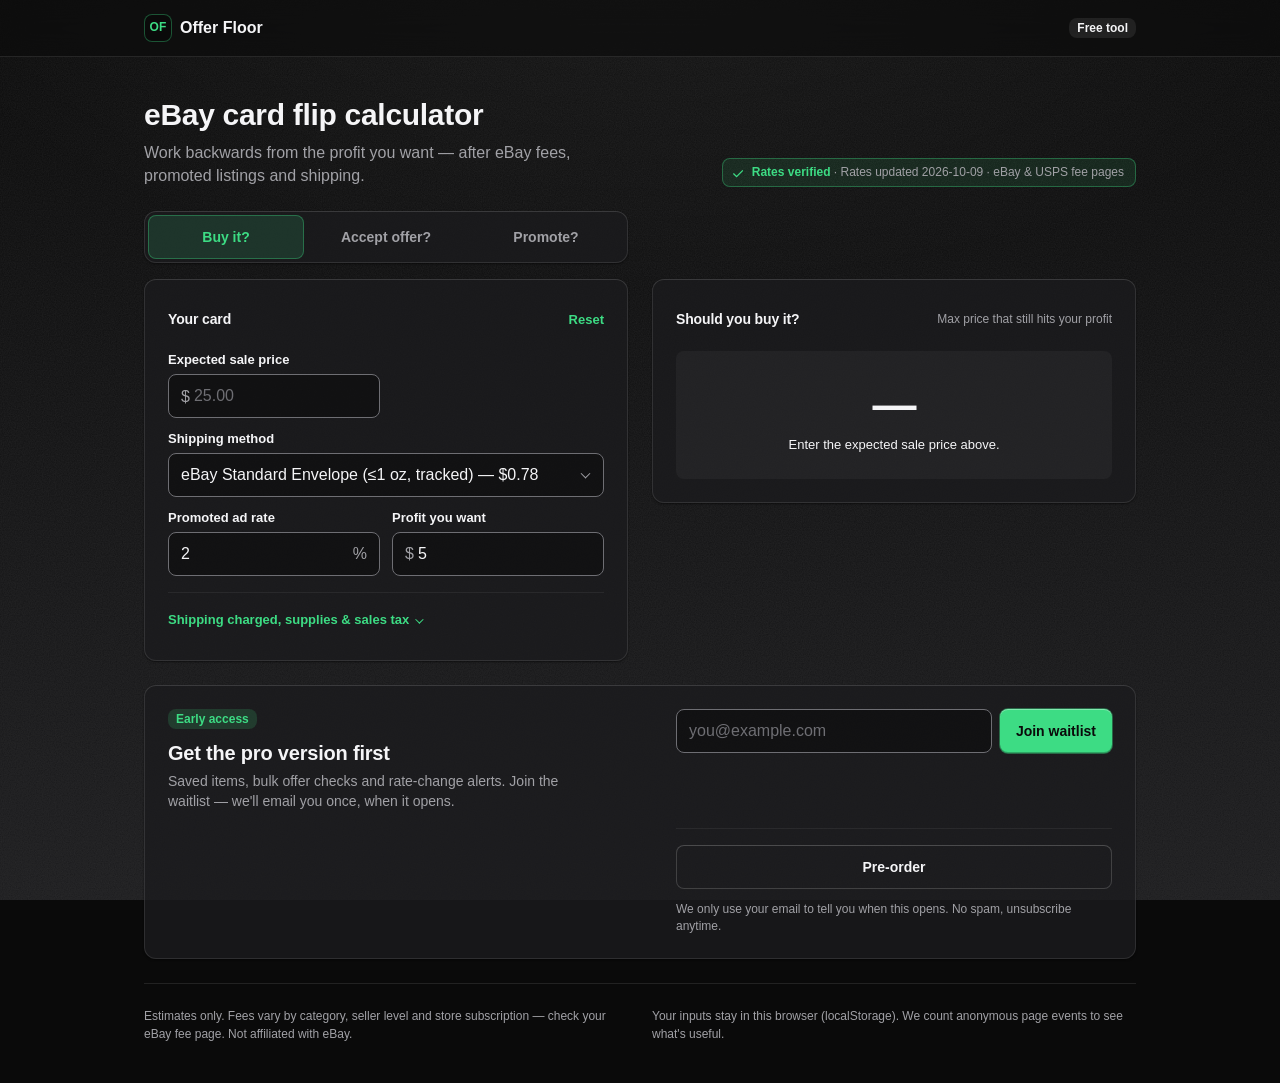
==== commit 9c0cdc28: "Dark theme: black→charcoal gradient + film grain, green as the only accent - tokens.css dark palette" ====
--- a/index.html
+++ b/index.html
@@ -5,14 +5,15 @@
   <meta name="viewport" content="width=device-width, initial-scale=1, viewport-fit=cover">
   <title>Offer Floor — eBay sports card flip &amp; offer calculator</title>
   <meta name="description" content="Work backwards from the profit you want: max buy price, lowest offer to accept, and whether to promote — after eBay fees, shipping and promoted listing fees.">
-  <meta name="theme-color" content="#f1f1f1">
+  <meta name="theme-color" content="#0a0a0a">
+  <meta name="color-scheme" content="dark">
   <link rel="icon" type="image/png" sizes="32x32" href="assets/icons/favicon-32.png">
   <link rel="manifest" href="manifest.webmanifest">
   <link rel="apple-touch-icon" href="assets/icons/apple-touch-icon.png">
   <meta name="apple-mobile-web-app-capable" content="yes">
   <meta name="mobile-web-app-capable" content="yes">
   <meta name="apple-mobile-web-app-title" content="Offer Floor">
-  <meta name="apple-mobile-web-app-status-bar-style" content="default">
+  <meta name="apple-mobile-web-app-status-bar-style" content="black-translucent">
   <link rel="stylesheet" href="assets/tokens.css">
   <link rel="stylesheet" href="assets/styles.css">
 </head>
--- a/assets/tokens.css
+++ b/assets/tokens.css
@@ -1,6 +1,6 @@
 /*
- * Design tokens — values matched to the public @shopify/polaris-tokens package
- * (current unpkg build, checked 2026-10-09). Names are our own (--t-*); no Shopify assets used.
+ * Design tokens. Type/space/radius scales follow Polaris (@shopify/polaris-tokens, checked 2026-10-09);
+ * colors are our own DARK theme (black→charcoal + film grain, green as the only accent). No Shopify assets.
  * Every page imports this file first, then assets/styles.css (components).
  */
 :root {
@@ -45,50 +45,66 @@
   --t-radius-400: 16px;
   --t-radius-full: 9999px;
 
-  /* Color roles */
-  --t-bg: #f1f1f1;                    /* page */
-  --t-surface: #ffffff;               /* cards */
-  --t-surface-secondary: #f7f7f7;     /* subdued rows, footers */
-  --t-surface-hover: #f7f7f7;
-  --t-surface-selected: #ebebeb;
-  --t-text: #303030;
-  --t-text-secondary: #616161;
-  --t-text-disabled: #b5b5b5;
-  --t-text-link: #005bd3;
-  --t-border: #e3e3e3;
-  --t-border-secondary: #ebebeb;
-  --t-border-input: #8a8a8a;
-  --t-border-focus: #005bd3;
-  --t-brand: #303030;                 /* primary button fill */
-  --t-brand-hover: #1a1a1a;
-  --t-on-brand: #ffffff;
+  /* Color roles — DARK theme. Green (--t-accent) is the ONLY hue; everything else is neutral. */
+  color-scheme: dark;
+  --t-bg: #0a0a0a;                         /* page base + manifest/theme-color */
+  --t-bg-top: #0a0a0a;                     /* gradient start */
+  --t-bg-bottom: #1c1c1e;                  /* gradient end */
+  --t-glow: rgba(255, 255, 255, 0.05);     /* neutral radial glow */
+  --t-grain-opacity: 0.07;
+  --t-surface: rgba(28, 28, 30, 0.78);     /* cards (≈ #1c1c1e over the gradient) */
+  --t-surface-solid: #1c1c1e;              /* fallback / contrast reference */
+  --t-surface-raised: rgba(44, 44, 46, 0.72); /* app bar, banner (blurred) */
+  --t-surface-secondary: rgba(255, 255, 255, 0.04);
+  --t-surface-hover: rgba(255, 255, 255, 0.06);
+  --t-surface-selected: rgba(61, 220, 132, 0.14);
+  --t-field: rgba(0, 0, 0, 0.35);          /* inputs (≈ #121214) */
+  --t-text: #f5f5f7;
+  --t-text-secondary: #a1a1a6;
+  --t-text-disabled: #6e6e73;
+  --t-border: rgba(255, 255, 255, 0.10);   /* hairlines */
+  --t-border-secondary: rgba(255, 255, 255, 0.06);
+  --t-border-input: #6e6e73;               /* 3.7:1 vs field — meets 1.4.11 */
+  --t-border-input-hover: #8e8e93;
+  --t-border-strong: rgba(255, 255, 255, 0.36); /* outlined "loss" states */
 
-  --t-success: #047b5d;               /* fill / large green numbers */
-  --t-success-surface: #cdfed4;
-  --t-success-surface-2: #affebf;     /* badge */
-  --t-success-text: #014b40;
-  --t-critical: #c70a24;
-  --t-critical-surface: #fee8eb;
-  --t-critical-text: #8e0b21;
-  --t-warning-surface: #fff1e3;
-  --t-warning-surface-2: #ffd6a4;
-  --t-warning-text: #5e4200;
-  --t-info-surface: #eaf4ff;
-  --t-info-surface-2: #d5ebff;
-  --t-info-text: #003a5a;
+  --t-accent: #3ddc84;                     /* THE accent */
+  --t-accent-hover: #5ee69b;
+  --t-accent-pressed: #2fc472;
+  --t-on-accent: #0a0a0a;                  /* text on green */
+  --t-accent-surface: rgba(61, 220, 132, 0.10);
+  --t-accent-surface-2: rgba(61, 220, 132, 0.16);
+  --t-accent-border: rgba(61, 220, 132, 0.35);
 
-  /* Elevation */
-  --t-shadow-100: 0 1px 0 0 rgba(26, 26, 26, 0.07);
-  --t-shadow-200: 0 3px 1px -1px rgba(26, 26, 26, 0.07);
-  --t-shadow-bevel: 1px 0 0 0 rgba(0, 0, 0, 0.13) inset, -1px 0 0 0 rgba(0, 0, 0, 0.13) inset,
-    0 -1px 0 0 rgba(0, 0, 0, 0.17) inset, 0 1px 0 0 rgba(204, 204, 204, 0.5) inset;
-  --t-shadow-card: var(--t-shadow-bevel), var(--t-shadow-100);
-  --t-shadow-button: 0 -1px 0 0 #b5b5b5 inset, 0 0 0 1px rgba(0, 0, 0, 0.1) inset, 0 0.5px 0 1.5px #fff inset;
-  --t-shadow-button-primary: 0 -1px 0 1px rgba(0, 0, 0, 0.8) inset, 0 0 0 1px #303030 inset,
-    0 0.5px 0 1.5px rgba(255, 255, 255, 0.25) inset;
-  --t-shadow-button-inset: -1px 0 1px 0 rgba(26, 26, 26, 0.122) inset, 1px 0 1px 0 rgba(26, 26, 26, 0.122) inset,
-    0 2px 1px 0 rgba(26, 26, 26, 0.2) inset;
-  --t-focus-ring: 0 0 0 2px #fff, 0 0 0 4px var(--t-border-focus);
+  /* Semantic aliases (kept for components). Loss/critical is NEUTRAL + icon/label, never a 2nd hue. */
+  --t-text-link: var(--t-accent);
+  --t-border-focus: var(--t-accent);
+  --t-brand: var(--t-accent);
+  --t-brand-hover: var(--t-accent-hover);
+  --t-on-brand: var(--t-on-accent);
+  --t-success: var(--t-accent);
+  --t-success-surface: var(--t-accent-surface);
+  --t-success-surface-2: var(--t-accent-surface-2);
+  --t-success-text: var(--t-accent);
+  --t-critical: var(--t-text);
+  --t-critical-surface: transparent;
+  --t-critical-text: var(--t-text);
+  --t-warning-surface: var(--t-surface-secondary);
+  --t-warning-surface-2: var(--t-border-strong);
+  --t-warning-text: var(--t-text);
+  --t-info-surface: var(--t-surface-raised);
+  --t-info-surface-2: var(--t-border);
+  --t-info-text: var(--t-text-secondary);
+
+  /* Elevation (dark: hairline + soft drop) */
+  --t-shadow-100: 0 1px 0 0 rgba(0, 0, 0, 0.4);
+  --t-shadow-200: 0 8px 24px -8px rgba(0, 0, 0, 0.6);
+  --t-shadow-bevel: inset 0 0 0 1px var(--t-border), inset 0 1px 0 0 rgba(255, 255, 255, 0.04);
+  --t-shadow-card: var(--t-shadow-bevel), 0 1px 2px rgba(0, 0, 0, 0.5);
+  --t-shadow-button: inset 0 0 0 1px rgba(255, 255, 255, 0.16), inset 0 1px 0 rgba(255, 255, 255, 0.05);
+  --t-shadow-button-primary: inset 0 -1px 0 rgba(0, 0, 0, 0.25), inset 0 1px 0 rgba(255, 255, 255, 0.35), 0 0 0 1px rgba(61, 220, 132, 0.4);
+  --t-shadow-button-inset: inset 0 2px 2px rgba(0, 0, 0, 0.35), inset 0 0 0 1px rgba(255, 255, 255, 0.08);
+  --t-focus-ring: 0 0 0 2px #0a0a0a, 0 0 0 4px var(--t-accent);
 
   /* Layout */
   --t-page-max: 1040px;
--- a/assets/styles.css
+++ b/assets/styles.css
@@ -1,7 +1,8 @@
 /* Components. Uses tokens from assets/tokens.css only. Spec: design.md */
 *,*::before,*::after{box-sizing:border-box}
 html{-webkit-text-size-adjust:100%}
-body{margin:0;font-family:var(--t-font);font-size:var(--t-fs-350);line-height:var(--t-lh);font-weight:var(--t-fw-regular);color:var(--t-text);background:var(--t-bg);-webkit-font-smoothing:antialiased;padding-bottom:env(safe-area-inset-bottom)}
+html{background:var(--t-bg)}
+body{margin:0;min-height:100vh;position:relative;isolation:isolate;font-family:var(--t-font);font-size:var(--t-fs-350);line-height:var(--t-lh);font-weight:var(--t-fw-regular);color:var(--t-text);background:transparent;-webkit-font-smoothing:antialiased;padding-bottom:env(safe-area-inset-bottom)}
 h1,h2,h3{margin:0;line-height:var(--t-lh-tight);letter-spacing:-0.01em}
 p{margin:0}
 a{color:var(--t-text-link)}
@@ -10,10 +11,17 @@
 .sr-only{position:absolute;width:1px;height:1px;overflow:hidden;clip:rect(0 0 0 0);white-space:nowrap}
 [hidden]{display:none!important}
 
+/* Background: fixed gradient + film grain layers (no animation, no filters on scroll) */
+body::before,body::after{content:"";position:fixed;inset:0;pointer-events:none;z-index:-1}
+body::before{background:radial-gradient(1100px 520px at 50% -8%,var(--t-glow),transparent 70%),linear-gradient(180deg,var(--t-bg-top) 0%,var(--t-bg-bottom) 100%)}
+body::after{opacity:var(--t-grain-opacity);background-image:url("data:image/svg+xml,%3Csvg xmlns='http://www.w3.org/2000/svg' width='160' height='160'%3E%3Cfilter id='n'%3E%3CfeTurbulence type='fractalNoise' baseFrequency='.85' numOctaves='2' stitchTiles='stitch'/%3E%3CfeColorMatrix values='0 0 0 0 1 0 0 0 0 1 0 0 0 0 1 0 0 0 .9 0'/%3E%3C/filter%3E%3Crect width='100%25' height='100%25' filter='url(%23n)'/%3E%3C/svg%3E");background-size:160px 160px}
+::selection{background:var(--t-accent-surface-2);color:var(--t-text)}
+
 /* App bar */
-.appbar{background:var(--t-surface);border-bottom:1px solid var(--t-border);position:relative;z-index:3}
+.appbar{background:rgba(10,10,10,.72);border-bottom:1px solid var(--t-border);position:relative;z-index:3}
+@supports ((backdrop-filter:blur(1px)) or (-webkit-backdrop-filter:blur(1px))){.appbar,.a2hs{-webkit-backdrop-filter:blur(14px) saturate(140%);backdrop-filter:blur(14px) saturate(140%)}.appbar{background:rgba(10,10,10,.55)}}
 .appbar-inner{max-width:var(--t-page-max);margin:0 auto;height:56px;display:flex;align-items:center;gap:var(--t-space-200);padding:0 var(--t-space-400)}
-.mark{width:28px;height:28px;border-radius:var(--t-radius-200);background:var(--t-brand);color:var(--t-on-brand);display:inline-grid;place-items:center;font-size:var(--t-fs-300);font-weight:var(--t-fw-bold);letter-spacing:.02em;text-decoration:none;box-shadow:var(--t-shadow-button-primary)}
+.mark{width:28px;height:28px;border-radius:var(--t-radius-200);background:#0a0a0a;color:var(--t-accent);display:inline-grid;place-items:center;font-size:var(--t-fs-300);font-weight:var(--t-fw-bold);letter-spacing:.02em;text-decoration:none;box-shadow:inset 0 0 0 1px var(--t-accent-border)}
 .app-name{font-weight:var(--t-fw-semibold);font-size:var(--t-fs-400)}
 .appbar .badge{margin-left:auto}
 
@@ -28,8 +36,11 @@
 
 /* Rates trust line / banner */
 .rates-banner{margin-top:var(--t-space-300);display:inline-flex;align-items:flex-start;gap:var(--t-space-150);font-size:var(--t-fs-300);line-height:1.35;padding:var(--t-space-150) var(--t-space-300) var(--t-space-150) var(--t-space-200);border-radius:var(--t-radius-200);background:var(--t-info-surface);color:var(--t-info-text)}
-.rates-banner.ok{background:var(--t-success-surface);color:var(--t-success-text)}
-.rates-banner.warn{display:flex;border-radius:var(--t-radius-300);padding:var(--t-space-300);background:var(--t-warning-surface);color:var(--t-warning-text);box-shadow:inset 0 0 0 1px var(--t-warning-surface-2)}
+.rates-banner.ok{background:var(--t-accent-surface);color:var(--t-accent);box-shadow:inset 0 0 0 1px var(--t-accent-border)}
+.rates-banner.ok span{color:var(--t-text-secondary)}
+.rates-banner.ok strong{color:var(--t-accent)}
+.rates-banner.warn{display:flex;border-radius:var(--t-radius-300);padding:var(--t-space-300);background:var(--t-surface-secondary);color:var(--t-text);box-shadow:inset 0 0 0 1px var(--t-border-strong)}
+.rates-banner.warn::before{content:"!";flex:none;width:16px;height:16px;border-radius:50%;box-shadow:inset 0 0 0 1.5px currentColor;font-size:11px;font-weight:700;display:grid;place-items:center}
 .rates-banner strong{font-weight:var(--t-fw-semibold)}
 .ico{width:16px;height:16px;flex:none;margin-top:1px}
 
@@ -37,7 +48,7 @@
 .tabs{display:grid;grid-template-columns:repeat(3,1fr);gap:var(--t-space-100);padding:var(--t-space-100);background:var(--t-surface);border-radius:var(--t-radius-300);box-shadow:var(--t-shadow-card);position:sticky;top:var(--t-space-200);z-index:2;margin-bottom:var(--t-space-300)}
 .tabs button{border:0;background:transparent;min-height:var(--t-touch);padding:var(--t-space-200) var(--t-space-100);border-radius:var(--t-radius-200);font-size:var(--t-fs-350);font-weight:var(--t-fw-medium);color:var(--t-text-secondary);cursor:pointer;transition:background var(--t-motion)}
 .tabs button:hover{background:var(--t-surface-hover);color:var(--t-text)}
-.tabs button[aria-selected=true]{background:var(--t-surface-selected);color:var(--t-text);font-weight:var(--t-fw-semibold);box-shadow:var(--t-shadow-button-inset)}
+.tabs button[aria-selected=true]{background:var(--t-surface-selected);color:var(--t-accent);font-weight:var(--t-fw-semibold);box-shadow:inset 0 0 0 1px var(--t-accent-border)}
 
 /* Layout */
 .layout{display:grid;gap:var(--t-space-300)}
@@ -55,8 +66,8 @@
 .field{display:flex;flex-direction:column;gap:var(--t-space-100);min-width:0}
 .field-label{font-size:var(--t-fs-325);font-weight:var(--t-fw-medium);color:var(--t-text);display:flex;align-items:center;gap:var(--t-space-150)}
 .optional{font-size:var(--t-fs-300);font-weight:var(--t-fw-regular);color:var(--t-text-secondary)}
-.input,.select{position:relative;display:flex;align-items:center;background:var(--t-surface);border:1px solid var(--t-border-input);border-radius:var(--t-radius-200);min-height:var(--t-touch);transition:box-shadow var(--t-motion)}
-.input:hover,.select:hover{border-color:#616161}
+.input,.select{position:relative;display:flex;align-items:center;background:var(--t-field);border:1px solid var(--t-border-input);border-radius:var(--t-radius-200);min-height:var(--t-touch);transition:box-shadow var(--t-motion)}
+.input:hover,.select:hover{border-color:var(--t-border-input-hover)}
 .input:focus-within,.select:focus-within{border-color:var(--t-border-focus);box-shadow:0 0 0 1px var(--t-border-focus)}
 .input input,.select select{flex:1;min-width:0;width:100%;border:0;outline:0;background:transparent;font:inherit;font-size:var(--t-fs-400);color:var(--t-text);padding:var(--t-space-200) var(--t-space-300);height:42px;font-variant-numeric:tabular-nums}
 .input input::placeholder{color:var(--t-text-disabled)}
@@ -66,6 +77,7 @@
 .money input{padding-left:var(--t-space-100)}
 .pct::after{content:"%";padding-right:var(--t-space-300)}
 .pct input{padding-right:var(--t-space-100)}
+.select select option{background:var(--t-surface-solid);color:var(--t-text)}
 .select select{appearance:none;-webkit-appearance:none;padding-right:var(--t-space-1000);text-overflow:ellipsis;cursor:pointer}
 .select::after{content:"";position:absolute;right:14px;top:50%;width:7px;height:7px;border-right:1.5px solid var(--t-text-secondary);border-bottom:1.5px solid var(--t-text-secondary);transform:translateY(-70%) rotate(45deg);pointer-events:none}
 .help,.fine{font-size:var(--t-fs-300);color:var(--t-text-secondary)}
@@ -81,14 +93,14 @@
 
 /* Result hero */
 .result{text-align:center;padding:var(--t-space-500) var(--t-space-300);border-radius:var(--t-radius-200);background:var(--t-surface-secondary);display:flex;flex-direction:column;align-items:center;gap:var(--t-space-150)}
-.result.good{background:var(--t-success-surface)}
-.result.bad{background:var(--t-critical-surface)}
+.result.good{background:var(--t-accent-surface);box-shadow:inset 0 0 0 1px var(--t-accent-border)}
+.result.bad{background:transparent;box-shadow:inset 0 0 0 1px var(--t-border-strong);background-image:repeating-linear-gradient(135deg,rgba(255,255,255,.025) 0 8px,transparent 8px 16px)}
 .r-label{font-size:var(--t-fs-325);font-weight:var(--t-fw-medium);color:var(--t-text-secondary)}
 .result.good .r-label{color:var(--t-success-text)}
-.result.bad .r-label{color:var(--t-critical-text)}
+.result.bad .r-label{color:var(--t-text-secondary)}
 .r-value{font-size:var(--t-fs-900);font-weight:var(--t-fw-bold);line-height:1.1;letter-spacing:-0.02em;font-variant-numeric:tabular-nums}
 .result.good .r-value{color:var(--t-success)}
-.result.bad .r-value{color:var(--t-critical)}
+.result.bad .r-value{color:var(--t-text)}
 .r-note{font-size:var(--t-fs-325);color:var(--t-text);max-width:36ch}
 .result-head{margin-bottom:var(--t-space-200)}
 .result-head .r-label{font-size:var(--t-fs-350);font-weight:var(--t-fw-semibold);color:var(--t-text)}
@@ -108,29 +120,32 @@
 tr.sub td:last-child{padding-right:var(--t-space-200);border-radius:0 var(--t-radius-150) var(--t-radius-150) 0}
 tr.total td{font-weight:var(--t-fw-bold);font-size:var(--t-fs-350);border-top:1px solid var(--t-border);padding-top:var(--t-space-300)}
 tr.total.pos td:last-child{color:var(--t-success)}
-tr.total.neg td:last-child{color:var(--t-critical)}
+tr.total.neg td:last-child{color:var(--t-text)}
+tr.total.neg td:last-child::after{content:" (loss)";font-weight:var(--t-fw-medium);color:var(--t-text-secondary);font-size:var(--t-fs-300)}
 .compare th{font-size:var(--t-fs-300);font-weight:var(--t-fw-medium);color:var(--t-text-secondary);padding-bottom:var(--t-space-150);border-bottom:1px solid var(--t-border)}
 .compare th:not(:first-child),.compare td:not(:first-child){padding-left:var(--t-space-200)}
 .compare td{border-top:1px solid var(--t-border-secondary)}
 .compare tbody tr:first-child td{border-top:0}
-.compare td.neg{color:var(--t-critical);font-weight:var(--t-fw-medium)}
+.compare td.neg{color:var(--t-text);font-weight:var(--t-fw-semibold)}
+.compare td.neg::before{content:"▼ ";font-size:.7em;color:var(--t-text-secondary)}
 .compare td.up{color:var(--t-text-secondary)}
 
 /* Badges */
-.badge{display:inline-flex;align-items:center;gap:var(--t-space-100);font-size:var(--t-fs-300);font-weight:var(--t-fw-medium);line-height:1.35;padding:var(--t-space-050) var(--t-space-200);border-radius:var(--t-radius-200);background:var(--t-border);color:var(--t-text);white-space:nowrap}
+.badge{display:inline-flex;align-items:center;gap:var(--t-space-100);font-size:var(--t-fs-300);font-weight:var(--t-fw-medium);line-height:1.35;padding:var(--t-space-050) var(--t-space-200);border-radius:var(--t-radius-200);background:rgba(255,255,255,.08);color:var(--t-text);white-space:nowrap}
+.badge svg{width:12px;height:12px;flex:none}
 .badge-success{background:var(--t-success-surface-2);color:var(--t-success-text)}
-.result.good .badge-success{background:var(--t-surface)}
-.badge-critical{background:var(--t-surface);color:var(--t-critical-text);box-shadow:inset 0 0 0 1px #fdb5bf}
-.badge-info{background:var(--t-info-surface-2);color:var(--t-info-text)}
-.badge-attention{background:var(--t-warning-surface-2);color:var(--t-warning-text)}
+.result.good .badge-success{background:var(--t-accent);color:var(--t-on-accent)}
+.badge-critical{background:transparent;color:var(--t-text);box-shadow:inset 0 0 0 1px var(--t-border-strong)}
+.badge-info{background:var(--t-accent-surface-2);color:var(--t-accent)}
+.badge-attention{background:transparent;color:var(--t-text);box-shadow:inset 0 0 0 1px var(--t-border-strong)}
 
 /* Buttons */
 .btn,.btn-outline{display:inline-flex;align-items:center;justify-content:center;gap:var(--t-space-150);min-height:var(--t-touch);padding:var(--t-space-150) var(--t-space-400);border:0;border-radius:var(--t-radius-200);font-size:var(--t-fs-350);font-weight:var(--t-fw-semibold);cursor:pointer;white-space:nowrap;transition:background var(--t-motion)}
 .btn{background:var(--t-brand);color:var(--t-on-brand);box-shadow:var(--t-shadow-button-primary)}
-.btn:hover{background:var(--t-brand-hover)}
-.btn:active{box-shadow:var(--t-shadow-button-inset);background:var(--t-brand-hover)}
+.btn:hover{background:var(--t-accent-hover)}
+.btn:active{box-shadow:var(--t-shadow-button-inset);background:var(--t-accent-pressed)}
 .btn:disabled{opacity:.55;cursor:default}
-.btn-outline{background:var(--t-surface);color:var(--t-text);box-shadow:var(--t-shadow-button);width:100%}
+.btn-outline{background:transparent;color:var(--t-text);box-shadow:var(--t-shadow-button);width:100%}
 .btn-outline:hover{background:var(--t-surface-hover)}
 .btn-outline:active{background:var(--t-surface-selected);box-shadow:var(--t-shadow-button-inset)}
 .btn-plain,.link{background:none;border:0;padding:var(--t-space-100) var(--t-space-200);margin-right:calc(-1 * var(--t-space-200));color:var(--t-text-link);font-size:var(--t-fs-325);font-weight:var(--t-fw-medium);cursor:pointer;min-height:32px;border-radius:var(--t-radius-200)}
@@ -146,7 +161,8 @@
 .wl-msg,.wl-pre-msg{font-size:var(--t-fs-325);font-weight:var(--t-fw-medium);margin-top:var(--t-space-200)}
 .wl-msg:empty,.wl-pre-msg:empty{display:none}
 .wl-msg.ok,.wl-pre-msg.ok{color:var(--t-success-text)}
-.wl-msg.err{color:var(--t-critical-text)}
+.wl-msg.err{color:var(--t-text)}
+.wl-msg.err::before{content:"⚠ ";color:var(--t-text-secondary)}
 .divider{height:1px;background:var(--t-border-secondary);margin:var(--t-space-400) calc(-1 * var(--t-space-500))}
 .price-row{display:grid;gap:var(--t-space-200)}
 .waitlist .fine{margin-top:var(--t-space-300)}
@@ -162,16 +178,17 @@
 
 /* Banner (Polaris-style) — used by the Add to Home Screen prompt */
 .banner{display:flex;align-items:flex-start;gap:var(--t-space-300);padding:var(--t-space-300) var(--t-space-300) var(--t-space-300) var(--t-space-400);border-radius:var(--t-radius-300);background:var(--t-surface);box-shadow:var(--t-shadow-card)}
-.banner-info{background:var(--t-info-surface);box-shadow:inset 0 0 0 1px var(--t-info-surface-2),0 8px 24px -8px rgba(26,26,26,.28)}
+.banner-info{background:rgba(32,32,34,.94);box-shadow:inset 0 0 0 1px var(--t-border),var(--t-shadow-200)}
 .banner-body{flex:1;min-width:0}
 .banner-title{font-weight:var(--t-fw-semibold);font-size:var(--t-fs-350);color:var(--t-text)}
-.banner-text{margin-top:var(--t-space-050);font-size:var(--t-fs-325);color:var(--t-info-text)}
+.banner-text{margin-top:var(--t-space-050);font-size:var(--t-fs-325);color:var(--t-text-secondary)}
+.banner-text strong{color:var(--t-text)}
 .banner-actions{display:flex;align-items:center;gap:var(--t-space-200);margin-top:var(--t-space-300)}
 .banner-close{flex:none;width:32px;height:32px;margin:-4px -4px 0 0;border:0;background:transparent;border-radius:var(--t-radius-200);font-size:20px;line-height:1;color:var(--t-text-secondary);cursor:pointer}
-.banner-close:hover{background:var(--t-info-surface-2)}
+.banner-close:hover{background:var(--t-surface-hover)}
 .btn-sm{min-height:32px;padding:var(--t-space-100) var(--t-space-300);font-size:var(--t-fs-325)}
 .a2hs{position:fixed;left:var(--t-space-300);right:var(--t-space-300);bottom:calc(var(--t-space-300) + env(safe-area-inset-bottom));z-index:10;max-width:calc(var(--t-col-max) - 2 * var(--t-space-300));margin:0 auto}
-.a2hs-icon{flex:none;width:40px;height:40px;border-radius:var(--t-radius-200)}
+.a2hs-icon{flex:none;width:40px;height:40px;border-radius:var(--t-radius-200);box-shadow:0 0 0 1px var(--t-border)}
 .ico-inline{width:16px;height:16px;vertical-align:-3px;color:var(--t-text-link)}
 body.has-a2hs{padding-bottom:calc(150px + env(safe-area-inset-bottom))}
 
